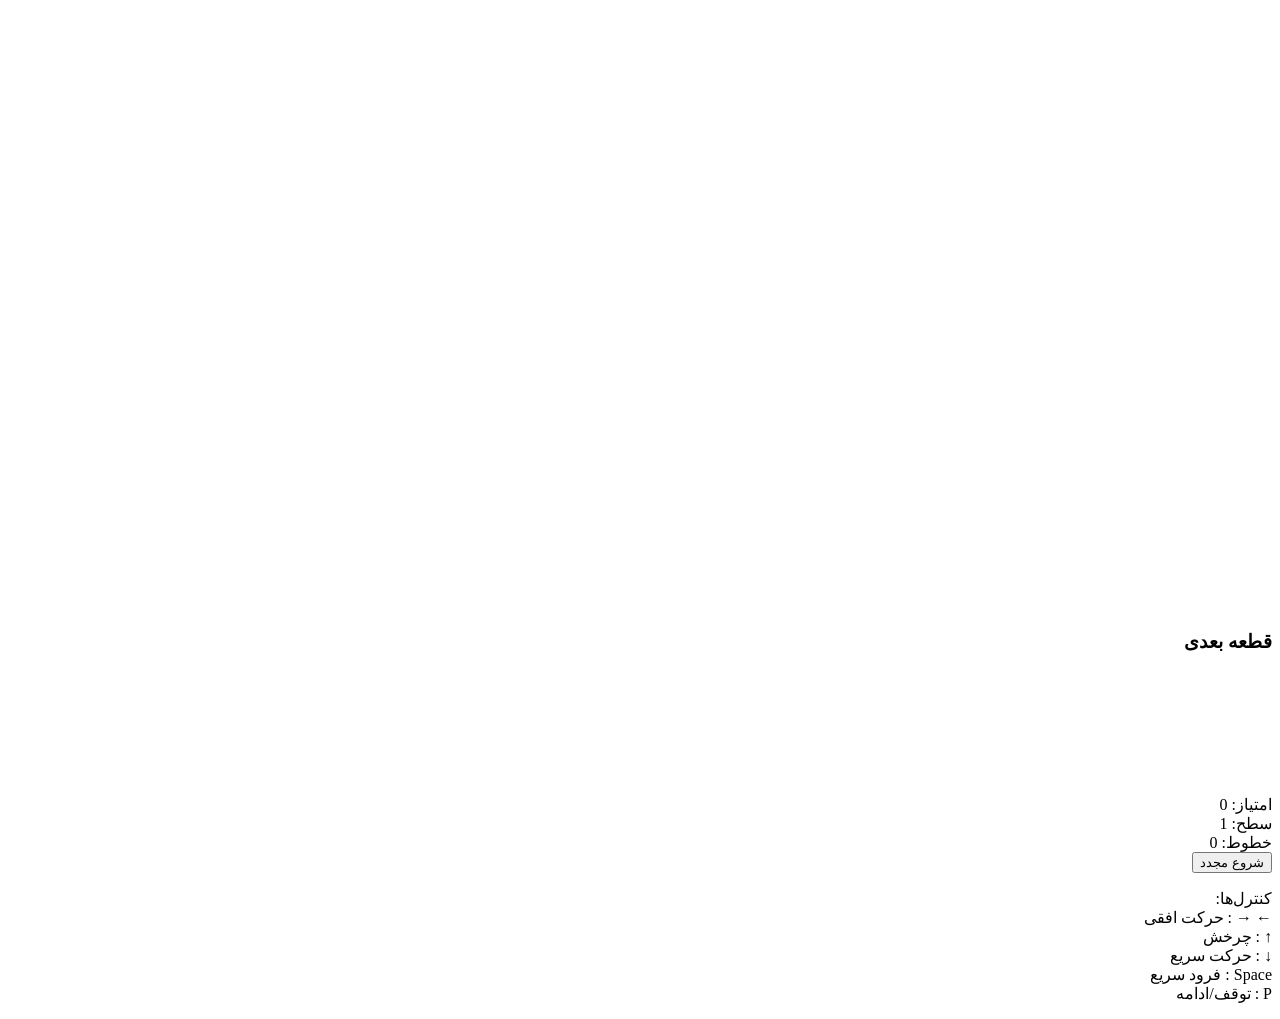
==== index.html @ 8e81c0fb "Create index.html" ====
<!DOCTYPE html>
<html lang="fa" dir="rtl">
<head>
    <meta charset="UTF-8">
    <meta name="viewport" content="width=device-width, initial-scale=1.0">
    <title>بازی تتریس</title>
    <link rel="stylesheet" href="style.css">
</head>
<body>
    <div class="game-container">
        <div class="game-area">
            <canvas id="tetris-board" width="300" height="600"></canvas>
            <div class="side-panel">
                <div class="next-piece">
                    <h3>قطعه بعدی</h3>
                    <canvas id="next-canvas" width="120" height="120"></canvas>
                </div>
                <div class="score-panel">
                    <div class="score">امتیاز: <span id="score">0</span></div>
                    <div class="level">سطح: <span id="level">1</span></div>
                    <div class="lines">خطوط: <span id="lines">0</span></div>
                </div>
                <button id="restart-btn">شروع مجدد</button>
                <p class="controls">
                    کنترل‌ها:<br>
                    ← → : حرکت افقی<br>
                    ↑ : چرخش<br>
                    ↓ : حرکت سریع<br>
                    Space : فرود سریع<br>
                    P : توقف/ادامه
                </p>
            </div>
        </div>
    </div>
    <script src="script.js"></script>
</body>
</html>
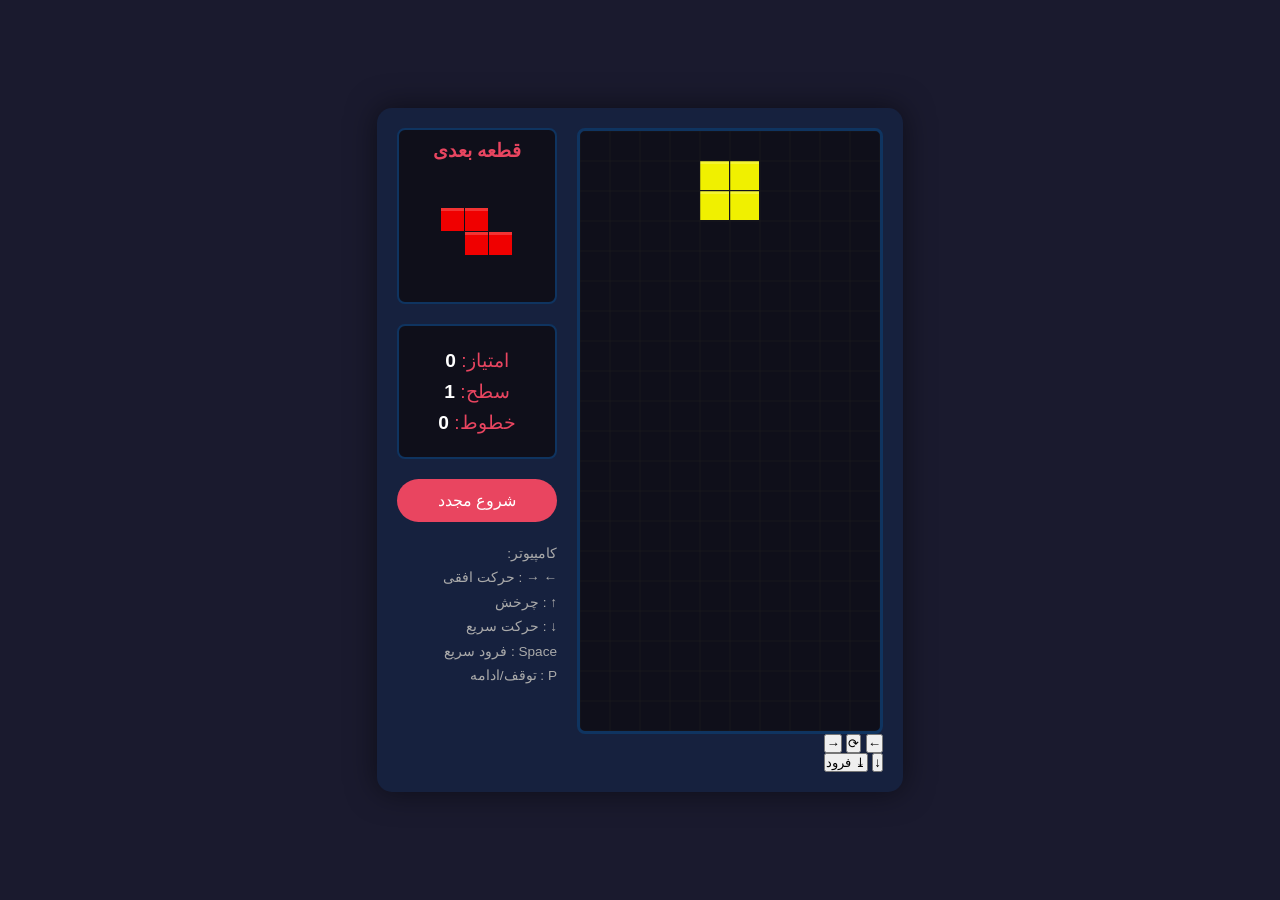
==== commit fc6c8fa1: "Update index.html" ====
--- a/index.html
+++ b/index.html
@@ -2,14 +2,16 @@
 <html lang="fa" dir="rtl">
 <head>
     <meta charset="UTF-8">
-    <meta name="viewport" content="width=device-width, initial-scale=1.0">
-    <title>بازی تتریس</title>
+    <meta name="viewport" content="width=device-width, initial-scale=1.0, user-scalable=no">
+    <title>بازی تتریس - نسخه موبایل و دسکتاپ</title>
     <link rel="stylesheet" href="style.css">
 </head>
 <body>
     <div class="game-container">
         <div class="game-area">
-            <canvas id="tetris-board" width="300" height="600"></canvas>
+            <div class="board-wrapper">
+                <canvas id="tetris-board" width="300" height="600"></canvas>
+            </div>
             <div class="side-panel">
                 <div class="next-piece">
                     <h3>قطعه بعدی</h3>
@@ -22,7 +24,7 @@
                 </div>
                 <button id="restart-btn">شروع مجدد</button>
                 <p class="controls">
-                    کنترل‌ها:<br>
+                    کامپیوتر:<br>
                     ← → : حرکت افقی<br>
                     ↑ : چرخش<br>
                     ↓ : حرکت سریع<br>
@@ -31,6 +33,18 @@
                 </p>
             </div>
         </div>
+        <!-- دکمه‌های لمسی برای موبایل -->
+        <div class="touch-controls">
+            <div class="touch-row">
+                <button class="touch-btn" id="btn-left">←</button>
+                <button class="touch-btn" id="btn-rotate">⟳</button>
+                <button class="touch-btn" id="btn-right">→</button>
+            </div>
+            <div class="touch-row">
+                <button class="touch-btn" id="btn-down">↓</button>
+                <button class="touch-btn" id="btn-drop">⤓ فرود</button>
+            </div>
+        </div>
     </div>
     <script src="script.js"></script>
 </body>
--- a/style.css
+++ b/style.css
@@ -0,0 +1,104 @@
+* {
+    margin: 0;
+    padding: 0;
+    box-sizing: border-box;
+}
+
+body {
+    background: #1a1a2e;
+    display: flex;
+    justify-content: center;
+    align-items: center;
+    min-height: 100vh;
+    font-family: 'Segoe UI', Tahoma, Geneva, Verdana, sans-serif;
+    color: #fff;
+    direction: rtl;
+}
+
+.game-container {
+    background: #16213e;
+    padding: 20px;
+    border-radius: 15px;
+    box-shadow: 0 0 30px rgba(0,0,0,0.5);
+}
+
+.game-area {
+    display: flex;
+    gap: 20px;
+    flex-wrap: wrap;
+    justify-content: center;
+}
+
+#tetris-board {
+    background: #0f0f1a;
+    border: 3px solid #0f3460;
+    border-radius: 8px;
+    display: block;
+}
+
+.side-panel {
+    display: flex;
+    flex-direction: column;
+    gap: 20px;
+    min-width: 160px;
+}
+
+.next-piece {
+    background: #0f0f1a;
+    border: 2px solid #0f3460;
+    border-radius: 8px;
+    padding: 10px;
+    text-align: center;
+}
+
+.next-piece h3 {
+    margin-bottom: 10px;
+    color: #e94560;
+}
+
+#next-canvas {
+    background: #0f0f1a;
+    display: block;
+    margin: 0 auto;
+}
+
+.score-panel {
+    background: #0f0f1a;
+    border: 2px solid #0f3460;
+    border-radius: 8px;
+    padding: 15px;
+    text-align: center;
+}
+
+.score, .level, .lines {
+    font-size: 1.2rem;
+    margin: 8px 0;
+    color: #e94560;
+}
+
+.score span, .level span, .lines span {
+    color: #fff;
+    font-weight: bold;
+}
+
+#restart-btn {
+    background: #e94560;
+    color: #fff;
+    border: none;
+    padding: 12px 20px;
+    border-radius: 25px;
+    font-size: 1rem;
+    cursor: pointer;
+    transition: all 0.3s;
+}
+
+#restart-btn:hover {
+    background: #c73e54;
+    transform: scale(1.05);
+}
+
+.controls {
+    font-size: 0.85rem;
+    color: #aaa;
+    line-height: 1.8;
+}
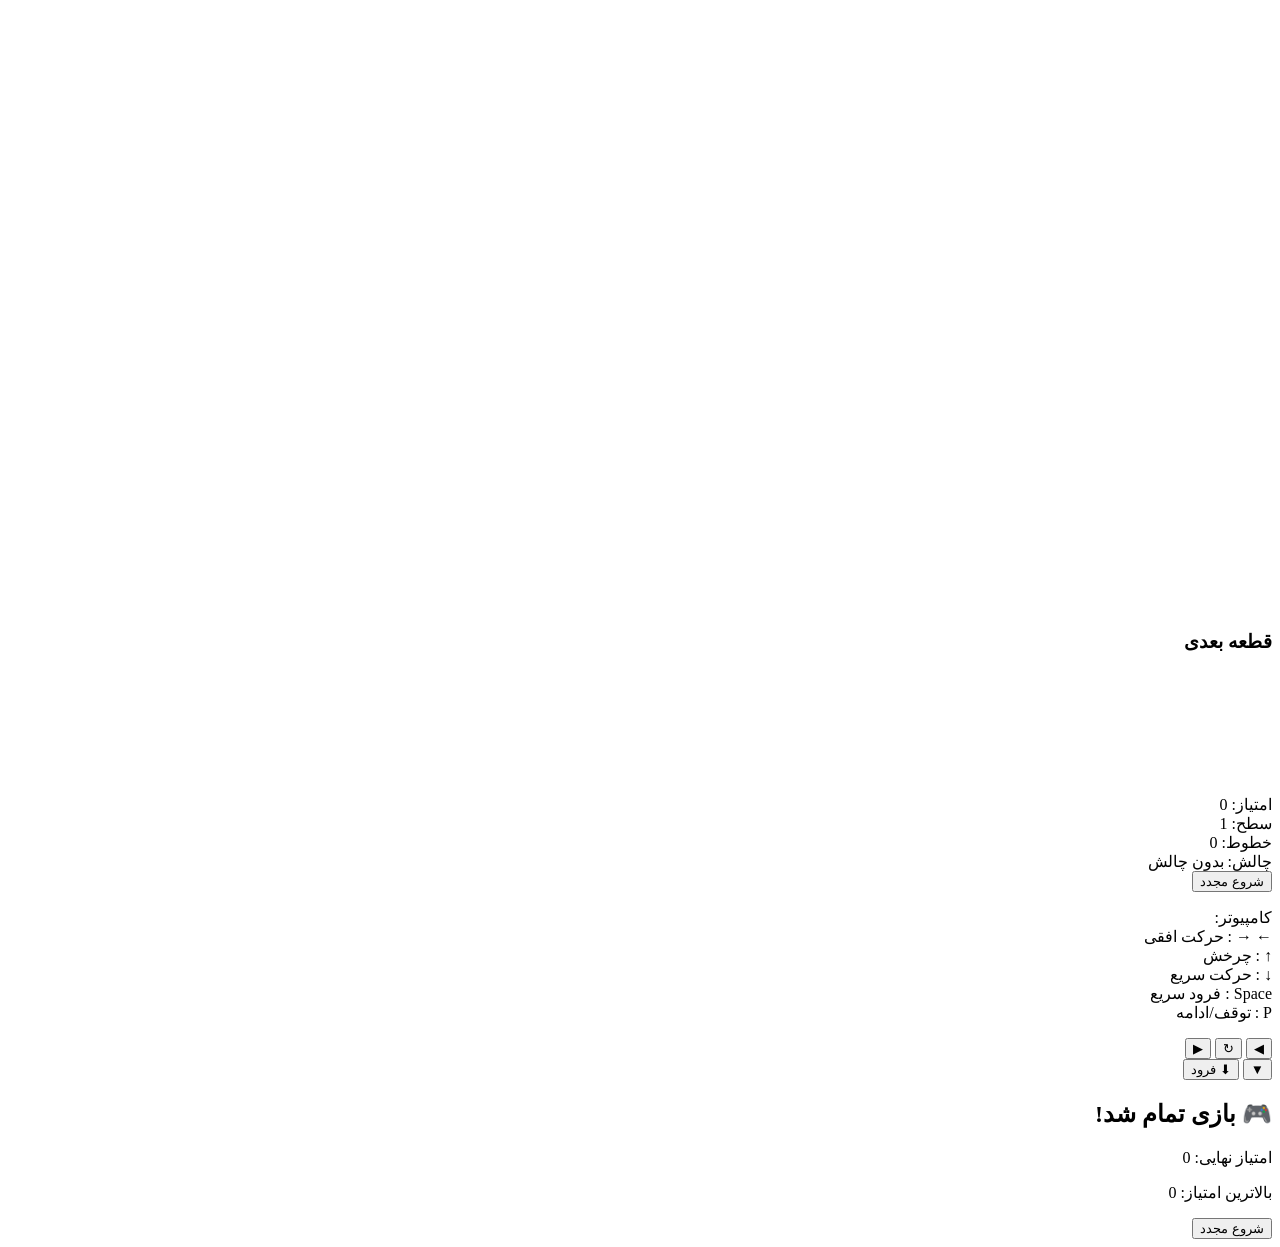
==== commit 4f599b81: "Rename deepseek_html_20260905_0ee13f.html to index.html" ====
--- a/index.html
+++ b/index.html
@@ -3,7 +3,7 @@
 <head>
     <meta charset="UTF-8">
     <meta name="viewport" content="width=device-width, initial-scale=1.0, user-scalable=no">
-    <title>بازی تتریس - نسخه موبایل و دسکتاپ</title>
+    <title>تتریس حرفه‌ای</title>
     <link rel="stylesheet" href="style.css">
 </head>
 <body>
@@ -21,6 +21,7 @@
                     <div class="score">امتیاز: <span id="score">0</span></div>
                     <div class="level">سطح: <span id="level">1</span></div>
                     <div class="lines">خطوط: <span id="lines">0</span></div>
+                    <div class="challenge">چالش: <span id="challenge-text">بدون چالش</span></div>
                 </div>
                 <button id="restart-btn">شروع مجدد</button>
                 <p class="controls">
@@ -33,19 +34,31 @@
                 </p>
             </div>
         </div>
-        <!-- دکمه‌های لمسی برای موبایل -->
+
+        <!-- دکمه‌های لمسی -->
         <div class="touch-controls">
             <div class="touch-row">
-                <button class="touch-btn" id="btn-left">←</button>
-                <button class="touch-btn" id="btn-rotate">⟳</button>
-                <button class="touch-btn" id="btn-right">→</button>
+                <button class="touch-btn" id="btn-left">◀</button>
+                <button class="touch-btn" id="btn-rotate">↻</button>
+                <button class="touch-btn" id="btn-right">▶</button>
             </div>
             <div class="touch-row">
-                <button class="touch-btn" id="btn-down">↓</button>
-                <button class="touch-btn" id="btn-drop">⤓ فرود</button>
+                <button class="touch-btn" id="btn-down">▼</button>
+                <button class="touch-btn" id="btn-drop">⬇ فرود</button>
+            </div>
+        </div>
+
+        <!-- مودال پایان بازی -->
+        <div id="game-over-modal" class="modal">
+            <div class="modal-content">
+                <h2>🎮 بازی تمام شد!</h2>
+                <p>امتیاز نهایی: <span id="final-score">0</span></p>
+                <p>بالاترین امتیاز: <span id="high-score">0</span></p>
+                <button id="modal-restart-btn">شروع مجدد</button>
             </div>
         </div>
     </div>
+
     <script src="script.js"></script>
 </body>
 </html>
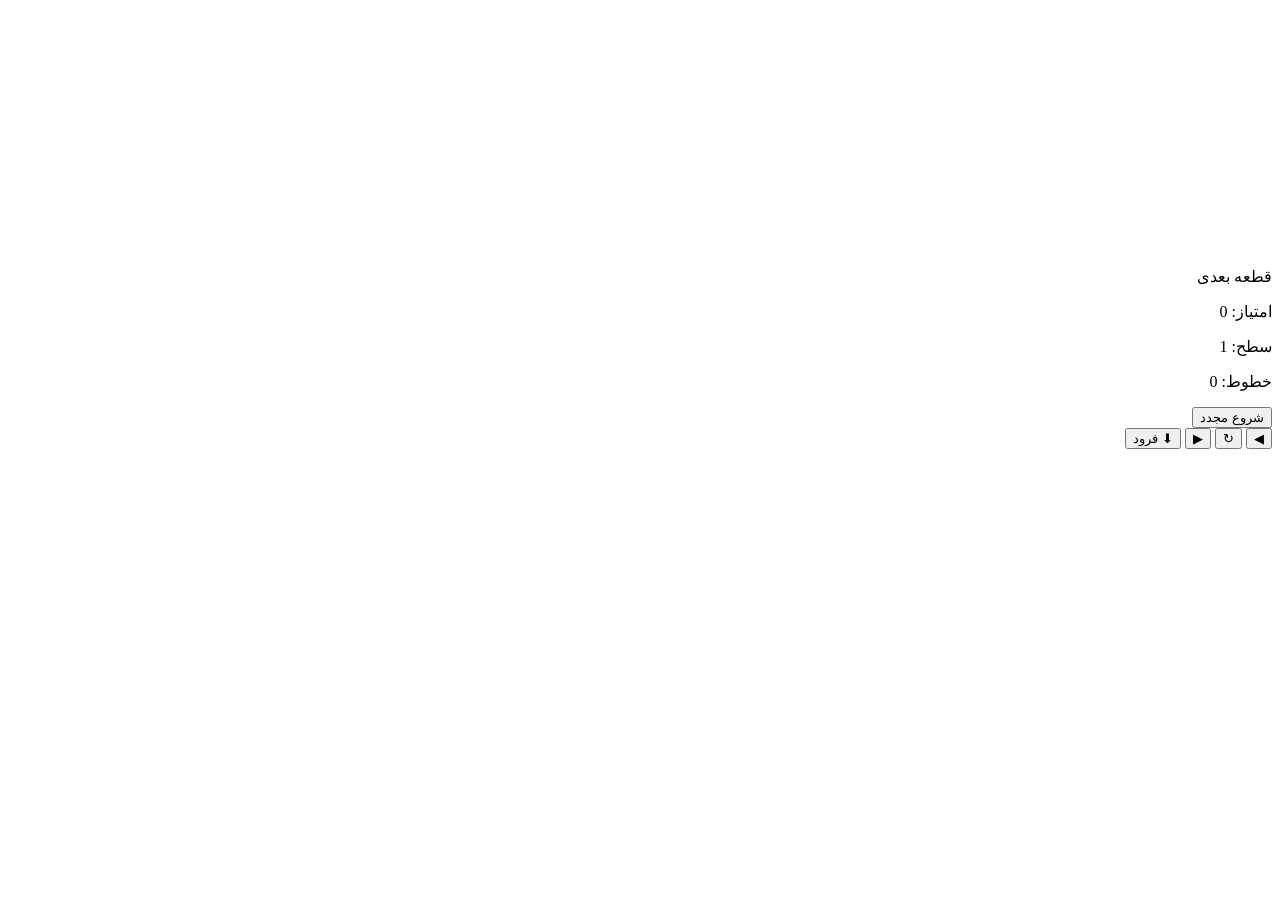
==== commit 92bfc130: "Update index.html" ====
--- a/index.html
+++ b/index.html
@@ -2,63 +2,34 @@
 <html lang="fa" dir="rtl">
 <head>
     <meta charset="UTF-8">
-    <meta name="viewport" content="width=device-width, initial-scale=1.0, user-scalable=no">
-    <title>تتریس حرفه‌ای</title>
+    <meta name="viewport" content="width=device-width, initial-scale=1.0, maximum-scale=1.0, user-scalable=no">
+    <title>تتریس</title>
     <link rel="stylesheet" href="style.css">
 </head>
 <body>
     <div class="game-container">
-        <div class="game-area">
-            <div class="board-wrapper">
-                <canvas id="tetris-board" width="300" height="600"></canvas>
+        <div class="main-panel">
+            <canvas id="board"></canvas>
+        </div>
+        <div class="side-panel">
+            <div class="next-piece">
+                <span>قطعه بعدی</span>
+                <canvas id="next" width="120" height="120"></canvas>
             </div>
-            <div class="side-panel">
-                <div class="next-piece">
-                    <h3>قطعه بعدی</h3>
-                    <canvas id="next-canvas" width="120" height="120"></canvas>
-                </div>
-                <div class="score-panel">
-                    <div class="score">امتیاز: <span id="score">0</span></div>
-                    <div class="level">سطح: <span id="level">1</span></div>
-                    <div class="lines">خطوط: <span id="lines">0</span></div>
-                    <div class="challenge">چالش: <span id="challenge-text">بدون چالش</span></div>
-                </div>
-                <button id="restart-btn">شروع مجدد</button>
-                <p class="controls">
-                    کامپیوتر:<br>
-                    ← → : حرکت افقی<br>
-                    ↑ : چرخش<br>
-                    ↓ : حرکت سریع<br>
-                    Space : فرود سریع<br>
-                    P : توقف/ادامه
-                </p>
+            <div class="info">
+                <p>امتیاز: <span id="score">0</span></p>
+                <p>سطح: <span id="level">1</span></p>
+                <p>خطوط: <span id="lines">0</span></p>
             </div>
+            <button id="restart">شروع مجدد</button>
         </div>
-
-        <!-- دکمه‌های لمسی -->
         <div class="touch-controls">
-            <div class="touch-row">
-                <button class="touch-btn" id="btn-left">◀</button>
-                <button class="touch-btn" id="btn-rotate">↻</button>
-                <button class="touch-btn" id="btn-right">▶</button>
-            </div>
-            <div class="touch-row">
-                <button class="touch-btn" id="btn-down">▼</button>
-                <button class="touch-btn" id="btn-drop">⬇ فرود</button>
-            </div>
-        </div>
-
-        <!-- مودال پایان بازی -->
-        <div id="game-over-modal" class="modal">
-            <div class="modal-content">
-                <h2>🎮 بازی تمام شد!</h2>
-                <p>امتیاز نهایی: <span id="final-score">0</span></p>
-                <p>بالاترین امتیاز: <span id="high-score">0</span></p>
-                <button id="modal-restart-btn">شروع مجدد</button>
-            </div>
+            <button id="moveLeft">◀</button>
+            <button id="rotate">↻</button>
+            <button id="moveRight">▶</button>
+            <button id="hardDrop">⬇ فرود</button>
         </div>
     </div>
-
     <script src="script.js"></script>
 </body>
 </html>
